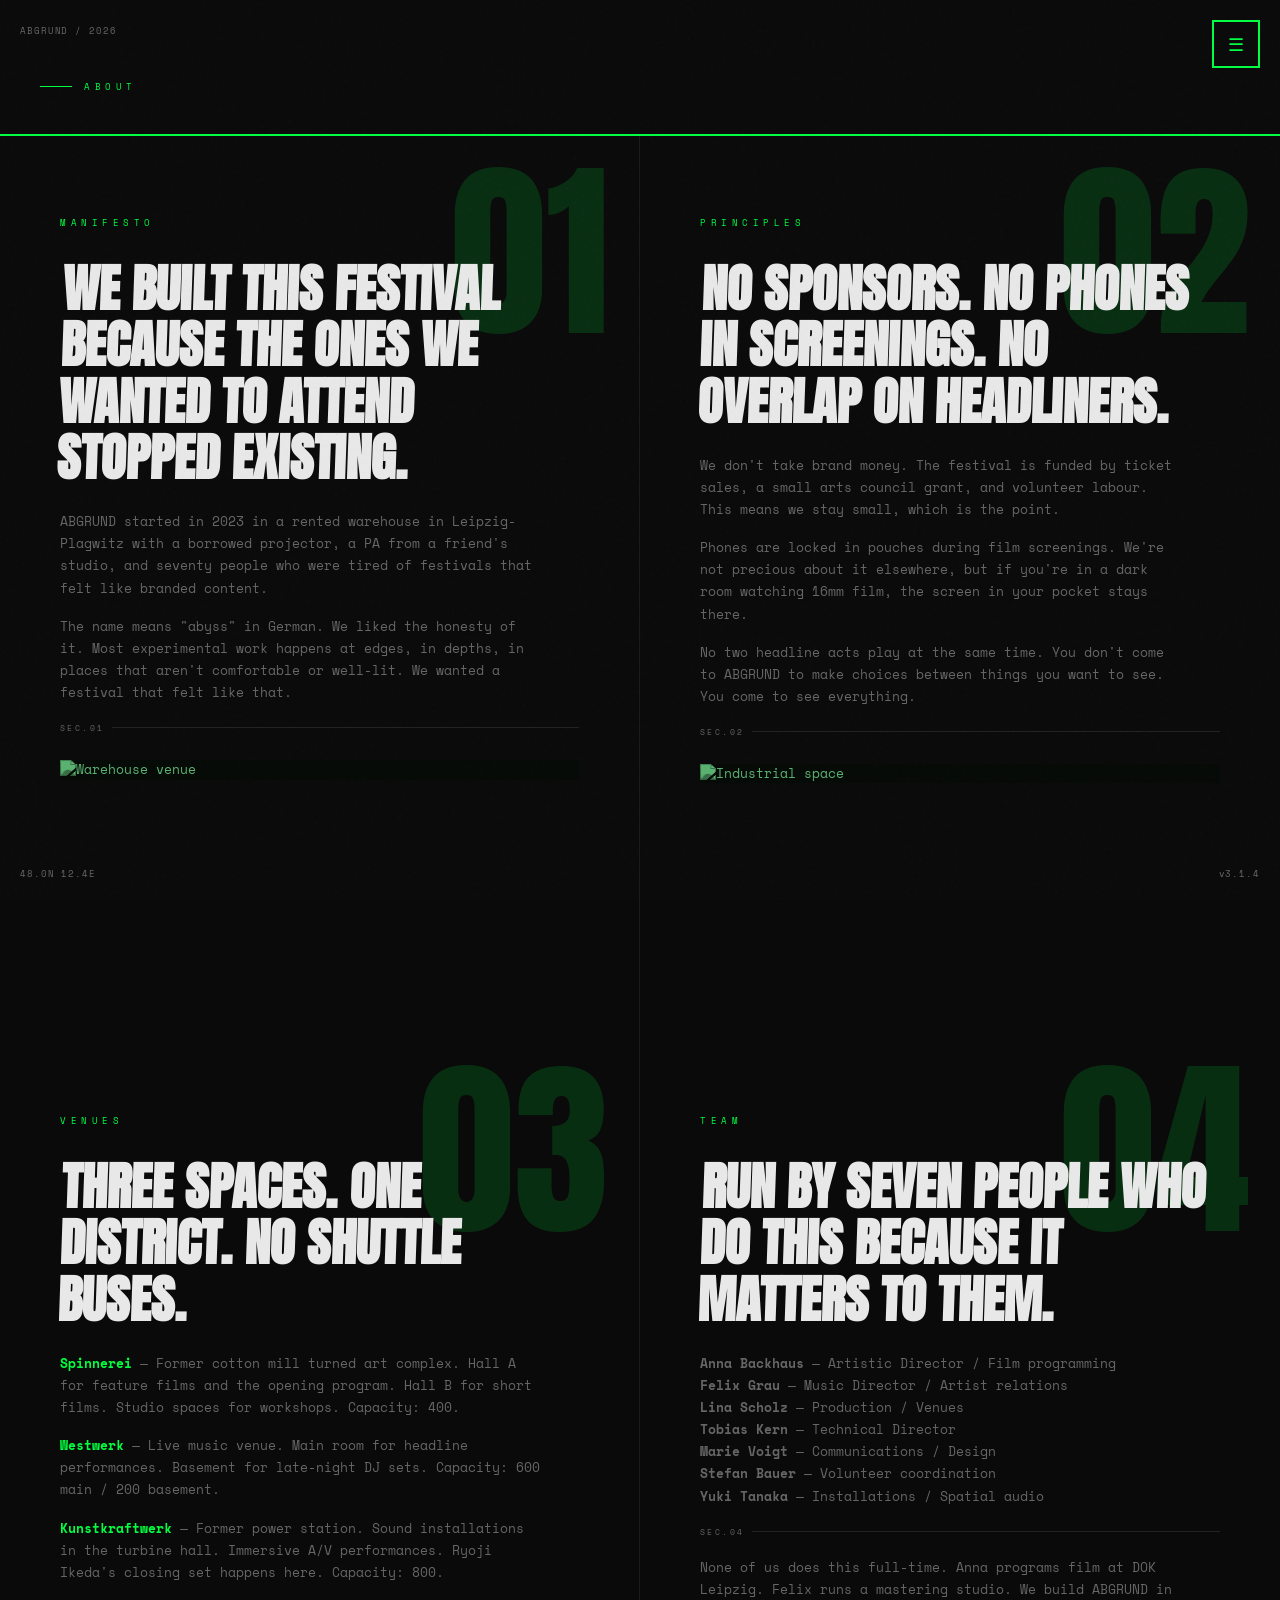
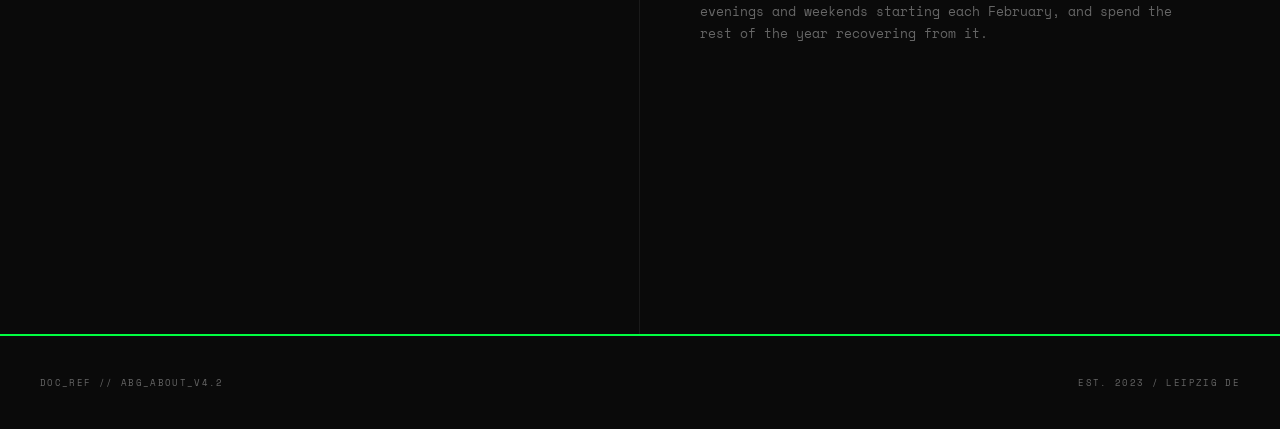
==== about.html @ d7c2a252 "ABGRUND v1: Acid-grunge experimental film & sound festival site - 6-page site: Home, Program, Artist" ====
<!DOCTYPE html>
<html lang="en">
<head>
  <meta charset="UTF-8">
  <meta name="viewport" content="width=device-width, initial-scale=1.0">
  <title>About — ABGRUND</title>
  <link rel="preconnect" href="https://fonts.googleapis.com">
  <link rel="preconnect" href="https://fonts.gstatic.com" crossorigin>
  <link href="https://fonts.googleapis.com/css2?family=Anton&family=Space+Grotesk:wght@400;700&family=Space+Mono:wght@400;700&display=swap" rel="stylesheet">
  <link rel="stylesheet" href="style.css">
</head>

<body>

  <div class="scroll-progress"></div>
  <span class="corner-meta corner-meta--tl">ABGRUND / 2026</span>
  <span class="corner-meta corner-meta--bl">48.0N 12.4E</span>
  <span class="corner-meta corner-meta--br">v3.1.4</span>
  <button class="nav-trigger" aria-label="Menu">&#9776;</button>
  <div class="nav-overlay">
    <div class="nav-overlay__inner">
      <a href="index.html" class="nav-overlay__link">Home</a>
      <a href="program.html" class="nav-overlay__link">Program</a>
      <a href="artists.html" class="nav-overlay__link">Artists</a>
      <a href="about.html" class="nav-overlay__link">About</a>
      <a href="tickets.html" class="nav-overlay__link">Tickets</a>
      <a href="contact.html" class="nav-overlay__link">Contact</a>
    </div>
  </div>


  <section style="padding: 80px 40px 40px;">
    <div class="section-tag">ABOUT</div>
  </section>

  <section class="zine-spread">
    <div class="zine-page">
      <span class="zine-page__number">01</span>
      <span class="zine-page__tag">MANIFESTO</span>
      <h2 class="zine-page__title">We built this festival because the ones we wanted to attend stopped existing.</h2>
      <div class="zine-page__body">
        <p>ABGRUND started in 2023 in a rented warehouse in Leipzig-Plagwitz with a borrowed projector, a PA from a friend's studio, and seventy people who were tired of festivals that felt like branded content.</p>
        <p>The name means "abyss" in German. We liked the honesty of it. Most experimental work happens at edges, in depths, in places that aren't comfortable or well-lit. We wanted a festival that felt like that.</p>
      </div>
      <div class="zine-ruled" data-label="SEC.01"></div>
      <div class="zine-page__img">
        <img src="https://images.unsplash.com/photo-1565538420870-da08ff96a207?w=1200&q=80" alt="Warehouse venue">
      </div>
    </div>
    <div class="zine-page">
      <span class="zine-page__number">02</span>
      <span class="zine-page__tag">PRINCIPLES</span>
      <h2 class="zine-page__title">No sponsors. No phones in screenings. No overlap on headliners.</h2>
      <div class="zine-page__body">
        <p>We don't take brand money. The festival is funded by ticket sales, a small arts council grant, and volunteer labour. This means we stay small, which is the point.</p>
        <p>Phones are locked in pouches during film screenings. We're not precious about it elsewhere, but if you're in a dark room watching 16mm film, the screen in your pocket stays there.</p>
        <p>No two headline acts play at the same time. You don't come to ABGRUND to make choices between things you want to see. You come to see everything.</p>
      </div>
      <div class="zine-ruled" data-label="SEC.02"></div>
      <div class="zine-page__img">
        <img src="https://images.unsplash.com/photo-1504386106331-3e4e71712b38?w=800&q=80" alt="Industrial space">
      </div>
    </div>
  </section>

  <section class="zine-spread" style="border-top: none;">
    <div class="zine-page">
      <span class="zine-page__number">03</span>
      <span class="zine-page__tag">VENUES</span>
      <h2 class="zine-page__title">Three spaces. One district. No shuttle buses.</h2>
      <div class="zine-page__body">
        <p><strong style="color: var(--acid);">Spinnerei</strong> — Former cotton mill turned art complex. Hall A for feature films and the opening program. Hall B for short films. Studio spaces for workshops. Capacity: 400.</p>
        <p><strong style="color: var(--acid);">Westwerk</strong> — Live music venue. Main room for headline performances. Basement for late-night DJ sets. Capacity: 600 main / 200 basement.</p>
        <p><strong style="color: var(--acid);">Kunstkraftwerk</strong> — Former power station. Sound installations in the turbine hall. Immersive A/V performances. Ryoji Ikeda's closing set happens here. Capacity: 800.</p>
      </div>
    </div>
    <div class="zine-page">
      <span class="zine-page__number">04</span>
      <span class="zine-page__tag">TEAM</span>
      <h2 class="zine-page__title">Run by seven people who do this because it matters to them.</h2>
      <div class="zine-page__body">
        <p><strong>Anna Backhaus</strong> — Artistic Director / Film programming<br>
        <strong>Felix Grau</strong> — Music Director / Artist relations<br>
        <strong>Lina Scholz</strong> — Production / Venues<br>
        <strong>Tobias Kern</strong> — Technical Director<br>
        <strong>Marie Voigt</strong> — Communications / Design<br>
        <strong>Stefan Bauer</strong> — Volunteer coordination<br>
        <strong>Yuki Tanaka</strong> — Installations / Spatial audio</p>
      </div>
      <div class="zine-ruled" data-label="SEC.04"></div>
      <div class="zine-page__body">
        <p>None of us does this full-time. Anna programs film at DOK Leipzig. Felix runs a mastering studio. We build ABGRUND in evenings and weekends starting each February, and spend the rest of the year recovering from it.</p>
      </div>
    </div>
  </section>

  <section style="padding: 40px; border-top: 2px solid var(--acid); display: flex; justify-content: space-between; flex-wrap: wrap; gap: 16px;">
    <span class="debris">DOC_REF // ABG_ABOUT_v4.2</span>
    <span class="debris">EST. 2023 / LEIPZIG DE</span>
  </section>


  <script src="https://cdnjs.cloudflare.com/ajax/libs/gsap/3.12.5/gsap.min.js"></script>
  <script src="https://cdnjs.cloudflare.com/ajax/libs/gsap/3.12.5/ScrollTrigger.min.js"></script>
  <script src="app.js"></script>

</body>
</html>
---- style.css ----
/* ========== ABGRUND — Acid-Grunge Festival ========== */

/* --- RESET & ROOT --- */
:root {
  --bg: #0a0a0a;
  --bg-alt: #111;
  --text: #e8e8e8;
  --text-dim: #666;
  --acid: #00FF41;
  --acid-dim: rgba(0, 255, 65, 0.15);
  --acid-glow: rgba(0, 255, 65, 0.3);
  --mono: 'Space Mono', 'JetBrains Mono', monospace;
  --display: 'Anton', 'Impact', sans-serif;
  --grotesk: 'Space Grotesk', 'Arial Black', sans-serif;
}

*, *::before, *::after { margin: 0; padding: 0; box-sizing: border-box; }

html { scroll-behavior: auto; }

body {
  background: var(--bg);
  color: var(--text);
  font-family: var(--mono);
  font-size: 13px;
  line-height: 1.5;
  overflow-x: hidden;
  -webkit-font-smoothing: antialiased;
}

::selection { background: var(--acid); color: var(--bg); }
::-webkit-scrollbar { width: 4px; }
::-webkit-scrollbar-track { background: var(--bg); }
::-webkit-scrollbar-thumb { background: var(--acid); }

a { color: inherit; text-decoration: none; }
img { display: block; max-width: 100%; }

/* --- NOISE TEXTURE OVERLAY --- */
body::after {
  content: '';
  position: fixed; inset: 0; z-index: 9998;
  pointer-events: none;
  background-image: url("data:image/svg+xml,%3Csvg viewBox='0 0 256 256' xmlns='http://www.w3.org/2000/svg'%3E%3Cfilter id='n'%3E%3CfeTurbulence type='fractalNoise' baseFrequency='0.9' numOctaves='4' stitchTiles='stitch'/%3E%3C/filter%3E%3Crect width='100%25' height='100%25' filter='url(%23n)' opacity='0.04'/%3E%3C/svg%3E");
  background-repeat: repeat;
  opacity: 0.5;
}

/* --- NAV TRIGGER (floating corner glyph) --- */
.nav-trigger {
  position: fixed;
  top: 20px; right: 20px;
  z-index: 200;
  width: 48px; height: 48px;
  background: none;
  border: 2px solid var(--acid);
  color: var(--acid);
  font-family: var(--mono);
  font-size: 18px;
  display: flex; align-items: center; justify-content: center;
  cursor: pointer;
  transition: background 0.15s, color 0.15s;
  letter-spacing: 0;
}

.nav-trigger:hover {
  background: var(--acid);
  color: var(--bg);
}

.nav-trigger.open {
  background: var(--acid);
  color: var(--bg);
}

/* --- CORNER DEBRIS (persistent) --- */
.corner-meta {
  position: fixed;
  font-family: var(--mono);
  font-size: 9px;
  color: var(--text-dim);
  z-index: 150;
  letter-spacing: 0.1em;
  pointer-events: none;
}

.corner-meta--tl { top: 24px; left: 20px; }
.corner-meta--bl { bottom: 20px; left: 20px; }
.corner-meta--br { bottom: 20px; right: 20px; }

/* --- FULLSCREEN NAV OVERLAY --- */
.nav-overlay {
  position: fixed; inset: 0; z-index: 190;
  background: rgba(10, 10, 10, 0.96);
  display: flex;
  align-items: center;
  justify-content: center;
  opacity: 0;
  pointer-events: none;
  transition: opacity 0.3s;
}

.nav-overlay.open {
  opacity: 1;
  pointer-events: all;
}

.nav-overlay__inner {
  position: relative;
  width: 80vw; height: 60vh;
}

.nav-overlay__link {
  position: absolute;
  font-family: var(--display);
  text-transform: uppercase;
  color: var(--text);
  transition: color 0.2s, transform 0.2s;
  white-space: nowrap;
}

.nav-overlay__link:hover, .nav-overlay__link.active {
  color: var(--acid);
}

.nav-overlay__link:nth-child(1) { font-size: clamp(48px, 8vw, 100px); top: 0; left: 0; transform: skewX(-4deg); }
.nav-overlay__link:nth-child(2) { font-size: clamp(36px, 6vw, 72px); top: 20%; right: 5%; transform: skewX(3deg); }
.nav-overlay__link:nth-child(3) { font-size: clamp(42px, 7vw, 84px); top: 40%; left: 10%; transform: skewX(-2deg) rotate(-1deg); }
.nav-overlay__link:nth-child(4) { font-size: clamp(32px, 5vw, 64px); top: 60%; right: 0; transform: skewX(5deg); }
.nav-overlay__link:nth-child(5) { font-size: clamp(44px, 7vw, 88px); top: 78%; left: 5%; transform: skewX(-3deg); }
.nav-overlay__link:nth-child(6) { font-size: clamp(28px, 4vw, 56px); top: 92%; right: 10%; transform: skewX(2deg); }

/* Debris in overlay */
.nav-overlay__debris {
  position: absolute;
  font-family: var(--mono);
  font-size: 9px;
  color: var(--acid-dim);
  letter-spacing: 0.15em;
  pointer-events: none;
}

/* --- SCROLL PROGRESS BAR --- */
.scroll-progress {
  position: fixed;
  top: 0; left: 0;
  height: 3px;
  background: var(--acid);
  z-index: 300;
  width: 0;
  transition: none;
}

/* --- POSTER PANELS (sticky stacking) --- */
.poster {
  position: relative;
  min-height: 100vh;
  width: 100%;
  overflow: hidden;
  padding: 0;
}

.poster--sticky {
  position: sticky;
  top: 0;
}

.poster__noise {
  position: absolute; inset: 0;
  pointer-events: none;
  z-index: 1;
}

/* --- LANDING POSTER --- */
.landing {
  height: 100vh;
  display: flex;
  flex-direction: column;
  justify-content: center;
  align-items: center;
  position: relative;
}

.landing__title {
  font-family: var(--display);
  font-size: clamp(80px, 20vw, 300px);
  text-transform: uppercase;
  line-height: 0.85;
  text-align: center;
  color: var(--text);
  transform: scaleY(1.3) skewX(-3deg);
  position: relative;
  z-index: 5;
}

.landing__title span {
  display: block;
}

.landing__title .acid { color: var(--acid); }

.landing__ghost {
  position: absolute;
  font-family: var(--display);
  font-size: clamp(100px, 25vw, 400px);
  text-transform: uppercase;
  color: transparent;
  -webkit-text-stroke: 1px var(--acid-dim);
  line-height: 0.85;
  transform: scaleY(1.5) skewX(4deg);
  z-index: 2;
  pointer-events: none;
  opacity: 0.4;
}

.landing__meta {
  position: absolute;
  font-family: var(--mono);
  font-size: 10px;
  letter-spacing: 0.2em;
  text-transform: uppercase;
  color: var(--text-dim);
  z-index: 10;
}

.landing__meta--dates { bottom: 25%; left: 6%; }
.landing__meta--location { bottom: 25%; right: 6%; color: var(--acid); }
.landing__meta--edition { top: 12%; right: 8%; }
.landing__meta--barcode { bottom: 8%; left: 50%; transform: translateX(-50%); font-size: 8px; letter-spacing: 0.3em; }

.landing__crop {
  position: absolute;
  width: 24px; height: 24px;
  z-index: 10;
}

.landing__crop--tl { top: 40px; left: 40px; border-top: 1px solid var(--acid); border-left: 1px solid var(--acid); }
.landing__crop--tr { top: 40px; right: 40px; border-top: 1px solid var(--acid); border-right: 1px solid var(--acid); }
.landing__crop--bl { bottom: 40px; left: 40px; border-bottom: 1px solid var(--acid); border-left: 1px solid var(--acid); }
.landing__crop--br { bottom: 40px; right: 40px; border-bottom: 1px solid var(--acid); border-right: 1px solid var(--acid); }

.landing__halftone-img {
  position: absolute;
  z-index: 3;
  overflow: hidden;
}

.landing__halftone-img img {
  width: 100%; height: 100%;
  object-fit: cover;
  filter: grayscale(1) contrast(1.6) brightness(0.7);
  mix-blend-mode: screen;
}

.landing__halftone-img::after {
  content: '';
  position: absolute; inset: 0;
  background: var(--acid);
  mix-blend-mode: multiply;
  opacity: 0.7;
}

.landing__halftone-img--1 { width: 28vw; height: 35vh; top: 10%; right: 8%; transform: rotate(2deg); }
.landing__halftone-img--2 { width: 22vw; height: 28vh; bottom: 12%; left: 5%; transform: rotate(-3deg); }

/* Dotted frame */
.dotted-frame {
  position: absolute;
  border: 1px dotted var(--acid-dim);
  z-index: 4;
  pointer-events: none;
}

.dotted-frame--1 { top: 8%; left: 3%; width: 35vw; height: 40vh; }
.dotted-frame--2 { bottom: 5%; right: 3%; width: 25vw; height: 30vh; }

/* --- DEBRIS ELEMENTS --- */
.debris {
  font-family: var(--mono);
  font-size: 9px;
  color: var(--text-dim);
  letter-spacing: 0.15em;
  text-transform: uppercase;
  pointer-events: none;
}

.debris--acid { color: var(--acid-dim); }
.debris--bright { color: var(--acid); }
.debris--rotated { writing-mode: vertical-rl; }

/* --- HEADLINERS STRIP --- */
.headliners {
  padding: 60px 40px;
  background: var(--bg-alt);
  border-top: 1px solid var(--acid);
  border-bottom: 1px solid #1a1a1a;
  position: relative;
  z-index: 10;
}

.headliners__label {
  font-family: var(--mono);
  font-size: 9px;
  letter-spacing: 0.4em;
  color: var(--acid);
  margin-bottom: 24px;
  display: block;
}

.headliners__list {
  display: flex;
  flex-wrap: wrap;
  gap: 0;
}

.headliners__name {
  font-family: var(--display);
  font-size: clamp(32px, 5vw, 72px);
  text-transform: uppercase;
  line-height: 1;
  padding: 8px 0;
  color: var(--text);
  transition: color 0.15s;
}

.headliners__name:hover { color: var(--acid); }

.headliners__sep {
  font-family: var(--mono);
  font-size: clamp(24px, 4vw, 48px);
  color: var(--acid);
  padding: 0 16px;
  line-height: 1;
  display: flex;
  align-items: center;
}

/* --- SECTION LABEL --- */
.section-tag {
  font-family: var(--mono);
  font-size: 9px;
  letter-spacing: 0.5em;
  color: var(--acid);
  text-transform: uppercase;
  display: flex;
  align-items: center;
  gap: 12px;
}

.section-tag::before {
  content: '';
  width: 32px; height: 1px;
  background: var(--acid);
}

/* --- PROGRAM PAGE: Timeline Strips --- */
.program-day {
  border-top: 2px solid var(--acid);
  padding: 48px 40px 60px;
  position: relative;
}

.program-day__header {
  display: flex;
  justify-content: space-between;
  align-items: baseline;
  margin-bottom: 40px;
}

.program-day__title {
  font-family: var(--display);
  font-size: clamp(36px, 6vw, 80px);
  text-transform: uppercase;
  transform: skewX(-3deg);
}

.program-day__date {
  font-family: var(--mono);
  font-size: 11px;
  letter-spacing: 0.2em;
  color: var(--acid);
}

.program-strip {
  display: grid;
  grid-template-columns: 100px 1fr;
  gap: 0;
  border-bottom: 1px solid #1a1a1a;
  padding: 16px 0;
  transition: border-color 0.2s;
}

.program-strip:hover {
  border-color: var(--acid);
}

.program-strip__time {
  font-family: var(--mono);
  font-size: 12px;
  color: var(--acid);
  font-weight: 700;
}

.program-strip__info { }

.program-strip__name {
  font-family: var(--grotesk);
  font-size: 18px;
  font-weight: 700;
  text-transform: uppercase;
  margin-bottom: 2px;
}

.program-strip__detail {
  font-size: 11px;
  color: var(--text-dim);
}

.program-strip__tag {
  display: inline-block;
  font-size: 8px;
  letter-spacing: 0.2em;
  text-transform: uppercase;
  padding: 2px 8px;
  border: 1px solid var(--acid-dim);
  color: var(--acid);
  margin-top: 6px;
}

/* --- ARTIST CARDS (collage) --- */
.artists-collage {
  position: relative;
  min-height: 100vh;
  padding: 80px 40px;
}

.artist-card {
  position: relative;
  display: inline-block;
  margin: 12px;
  vertical-align: top;
}

.artist-card__img {
  position: relative;
  overflow: hidden;
}

.artist-card__img img {
  width: 100%; height: 100%;
  object-fit: cover;
  filter: grayscale(1) contrast(1.5) brightness(0.7);
}

.artist-card__img::after {
  content: '';
  position: absolute; inset: 0;
  background: var(--acid);
  mix-blend-mode: multiply;
  opacity: 0.6;
}

.artist-card--lg .artist-card__img { width: 340px; height: 440px; }
.artist-card--md .artist-card__img { width: 260px; height: 340px; }
.artist-card--sm .artist-card__img { width: 200px; height: 260px; }

.artist-card__info {
  padding: 12px 0 0;
}

.artist-card__name {
  font-family: var(--display);
  font-size: 20px;
  text-transform: uppercase;
}

.artist-card__role {
  font-size: 9px;
  letter-spacing: 0.2em;
  color: var(--acid);
  text-transform: uppercase;
}

.artist-card__bio {
  font-size: 11px;
  color: var(--text-dim);
  margin-top: 6px;
  max-width: 280px;
  line-height: 1.5;
}

/* Scattered layout on desktop */
@media (min-width: 900px) {
  .artists-collage { padding: 100px 60px; }
  .artist-card { position: absolute; }
  .artist-card:nth-child(1) { top: 80px; left: 5%; transform: rotate(-2deg); }
  .artist-card:nth-child(2) { top: 40px; left: 40%; transform: rotate(1.5deg); }
  .artist-card:nth-child(3) { top: 350px; left: 65%; transform: rotate(-1deg); }
  .artist-card:nth-child(4) { top: 500px; left: 8%; transform: rotate(2.5deg); }
  .artist-card:nth-child(5) { top: 250px; right: 3%; transform: rotate(-3deg); }
  .artist-card:nth-child(6) { top: 700px; left: 35%; transform: rotate(1deg); }
  .artist-card:nth-child(7) { top: 800px; right: 8%; transform: rotate(-1.5deg); }
  .artist-card:nth-child(8) { top: 950px; left: 12%; transform: rotate(0.5deg); }
}

/* --- ABOUT: ZINE SPREAD --- */
.zine-spread {
  display: grid;
  grid-template-columns: 1fr 1fr;
  min-height: 100vh;
  border-top: 2px solid var(--acid);
}

.zine-page {
  padding: 80px 60px;
  position: relative;
  border-right: 1px solid #1a1a1a;
}

.zine-page:last-child { border-right: none; }

.zine-page__number {
  font-family: var(--display);
  font-size: clamp(120px, 15vw, 240px);
  color: var(--acid-dim);
  position: absolute;
  top: 20px; right: 30px;
  line-height: 1;
  pointer-events: none;
}

.zine-page__tag {
  font-size: 9px;
  letter-spacing: 0.5em;
  color: var(--acid);
  text-transform: uppercase;
  margin-bottom: 32px;
  display: block;
}

.zine-page__title {
  font-family: var(--display);
  font-size: clamp(28px, 4vw, 52px);
  text-transform: uppercase;
  transform: skewX(-2deg);
  margin-bottom: 24px;
  line-height: 1.1;
}

.zine-page__body {
  font-size: 13px;
  color: var(--text-dim);
  line-height: 1.7;
  max-width: 480px;
}

.zine-page__body p + p { margin-top: 16px; }

.zine-page__img {
  position: relative;
  margin: 32px 0;
  overflow: hidden;
}

.zine-page__img img {
  width: 100%;
  filter: grayscale(1) contrast(1.5) brightness(0.7);
}

.zine-page__img::after {
  content: '';
  position: absolute; inset: 0;
  background: var(--acid);
  mix-blend-mode: multiply;
  opacity: 0.5;
}

/* Ruled lines as decoration */
.zine-ruled {
  border-top: 1px solid #222;
  margin: 24px 0;
  position: relative;
}

.zine-ruled::after {
  content: attr(data-label);
  position: absolute;
  top: -6px; left: 0;
  font-size: 8px;
  letter-spacing: 0.3em;
  color: var(--text-dim);
  background: var(--bg);
  padding-right: 8px;
}

/* --- TICKETS --- */
.tickets-section {
  padding: 80px 40px;
  border-top: 2px solid var(--acid);
}

.tickets-grid {
  display: grid;
  grid-template-columns: repeat(3, 1fr);
  gap: 2px;
  margin-top: 48px;
}

.ticket-card {
  background: var(--bg-alt);
  border: 1px solid #1a1a1a;
  padding: 48px 32px;
  position: relative;
  transition: border-color 0.2s;
}

.ticket-card:hover { border-color: var(--acid); }

.ticket-card--featured {
  border-color: var(--acid);
  background: rgba(0, 255, 65, 0.03);
}

.ticket-card__tier {
  font-family: var(--mono);
  font-size: 9px;
  letter-spacing: 0.4em;
  color: var(--acid);
  text-transform: uppercase;
  margin-bottom: 16px;
}

.ticket-card__price {
  font-family: var(--display);
  font-size: clamp(48px, 6vw, 80px);
  text-transform: uppercase;
  line-height: 1;
  margin-bottom: 8px;
}

.ticket-card__currency {
  font-family: var(--mono);
  font-size: 14px;
  color: var(--text-dim);
}

.ticket-card__includes {
  list-style: none;
  margin-top: 24px;
}

.ticket-card__includes li {
  font-size: 11px;
  color: var(--text-dim);
  padding: 6px 0;
  border-bottom: 1px solid #1a1a1a;
}

.ticket-card__includes li::before {
  content: '→ ';
  color: var(--acid);
}

.ticket-card__btn {
  display: block;
  margin-top: 32px;
  padding: 14px;
  border: 1px solid var(--acid);
  background: none;
  color: var(--acid);
  font-family: var(--mono);
  font-size: 10px;
  letter-spacing: 0.3em;
  text-transform: uppercase;
  text-align: center;
  transition: all 0.15s;
  cursor: pointer;
  width: 100%;
}

.ticket-card__btn:hover {
  background: var(--acid);
  color: var(--bg);
}

.ticket-card__featured .ticket-card__btn {
  background: var(--acid);
  color: var(--bg);
}

/* --- CONTACT: Scattered credits --- */
.contact-panel {
  min-height: 100vh;
  position: relative;
  padding: 80px 40px;
  border-top: 2px solid var(--acid);
  display: flex;
  flex-direction: column;
  justify-content: center;
}

.contact-panel__title {
  font-family: var(--display);
  font-size: clamp(60px, 12vw, 180px);
  text-transform: uppercase;
  transform: scaleY(1.2) skewX(-4deg);
  line-height: 0.9;
  margin-bottom: 60px;
}

.contact-grid {
  display: grid;
  grid-template-columns: repeat(3, 1fr);
  gap: 48px;
}

.contact-block__label {
  font-size: 9px;
  letter-spacing: 0.4em;
  color: var(--acid);
  text-transform: uppercase;
  margin-bottom: 12px;
}

.contact-block p, .contact-block a {
  font-size: 13px;
  color: var(--text-dim);
  line-height: 1.7;
  transition: color 0.2s;
}

.contact-block a:hover { color: var(--acid); }

.contact-form { margin-top: 60px; max-width: 600px; }

.contact-form label {
  font-size: 8px;
  letter-spacing: 0.4em;
  text-transform: uppercase;
  color: var(--text-dim);
  display: block;
  margin-bottom: 6px;
}

.contact-form input,
.contact-form textarea {
  width: 100%;
  background: transparent;
  border: none;
  border-bottom: 1px solid #2a2a2a;
  color: var(--text);
  font-family: var(--mono);
  font-size: 13px;
  padding: 10px 0;
  margin-bottom: 28px;
  outline: none;
  transition: border-color 0.2s;
  -webkit-appearance: none;
  border-radius: 0;
}

.contact-form input:focus,
.contact-form textarea:focus { border-color: var(--acid); }

.contact-form textarea { resize: vertical; min-height: 80px; }

.contact-form button {
  padding: 14px 40px;
  border: 1px solid var(--acid);
  background: none;
  color: var(--acid);
  font-family: var(--mono);
  font-size: 10px;
  letter-spacing: 0.3em;
  text-transform: uppercase;
  cursor: pointer;
  transition: all 0.15s;
}

.contact-form button:hover {
  background: var(--acid);
  color: var(--bg);
}

/* --- RESPONSIVE --- */
@media (max-width: 900px) {
  .landing__halftone-img--1 { width: 40vw; height: 25vh; top: 8%; right: 4%; }
  .landing__halftone-img--2 { width: 35vw; height: 22vh; bottom: 15%; left: 3%; }
  .landing__title { transform: scaleY(1.15) skewX(-2deg); }
  .dotted-frame { display: none; }
  .headliners { padding: 40px 20px; }
  .headliners__name { font-size: clamp(24px, 5vw, 48px); }
  .zine-spread { grid-template-columns: 1fr; }
  .zine-page { padding: 60px 24px; border-right: none; border-bottom: 1px solid #1a1a1a; }
  .tickets-grid { grid-template-columns: 1fr; }
  .contact-grid { grid-template-columns: 1fr; gap: 32px; }
  .artists-collage { padding: 60px 16px; }
  .artist-card { margin: 8px; }
  .artist-card--lg .artist-card__img { width: 100%; height: 300px; }
  .artist-card--md .artist-card__img { width: 100%; height: 260px; }
  .artist-card--sm .artist-card__img { width: 100%; height: 220px; }
  .program-day { padding: 32px 20px 48px; }
  .tickets-section { padding: 60px 20px; }
  .contact-panel { padding: 60px 20px; }
}

@media (max-width: 600px) {
  .landing__title { font-size: clamp(60px, 18vw, 160px); transform: scaleY(1.1); }
  .landing__ghost { display: none; }
  .landing__halftone-img { display: none; }
  .landing__crop { display: none; }
  .nav-overlay__link { position: static !important; transform: none !important; font-size: 36px !important; display: block; padding: 12px 0; }
  .nav-overlay__inner { width: 90vw; height: auto; display: flex; flex-direction: column; gap: 0; }
  .contact-panel__title { transform: scaleY(1.1) skewX(-2deg); }
}

/* --- REDUCED MOTION --- */
@media (prefers-reduced-motion: reduce) {
  *, *::before, *::after {
    animation-duration: 0.01ms !important;
    transition-duration: 0.01ms !important;
  }
}
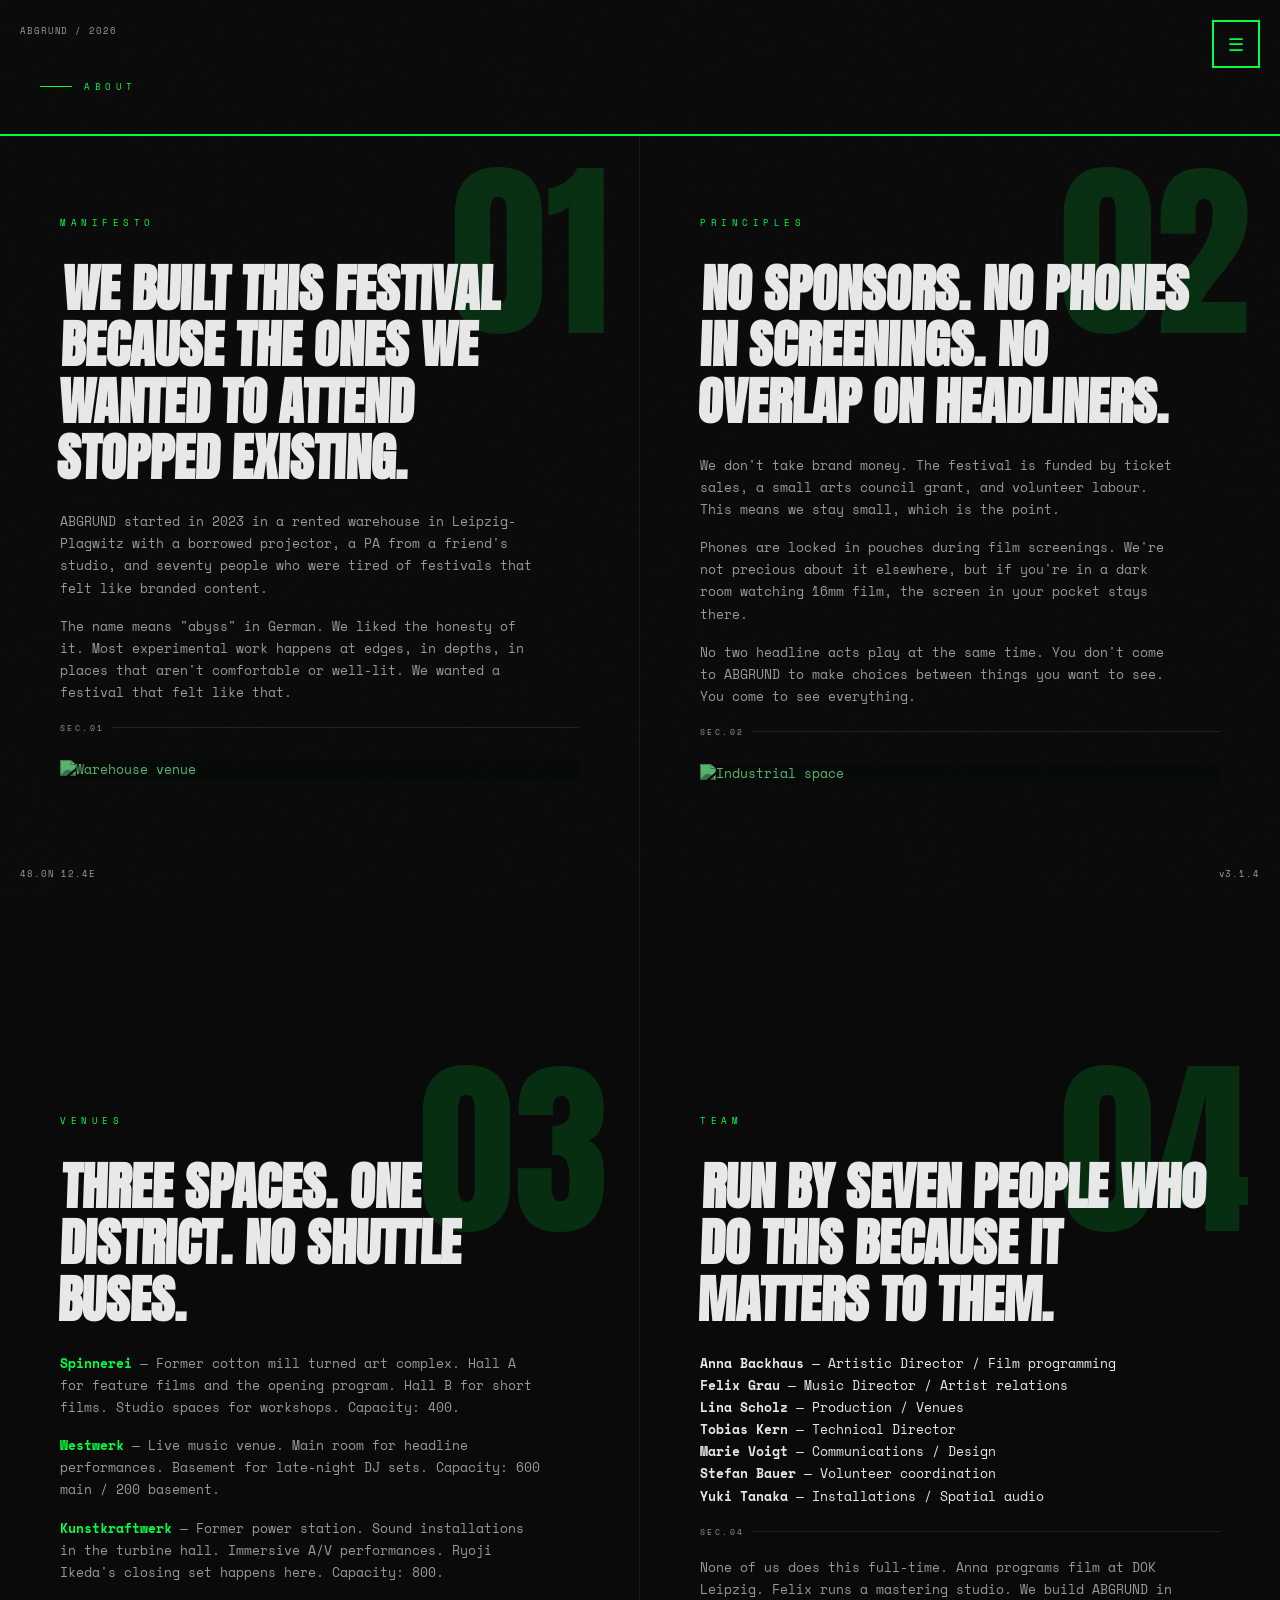
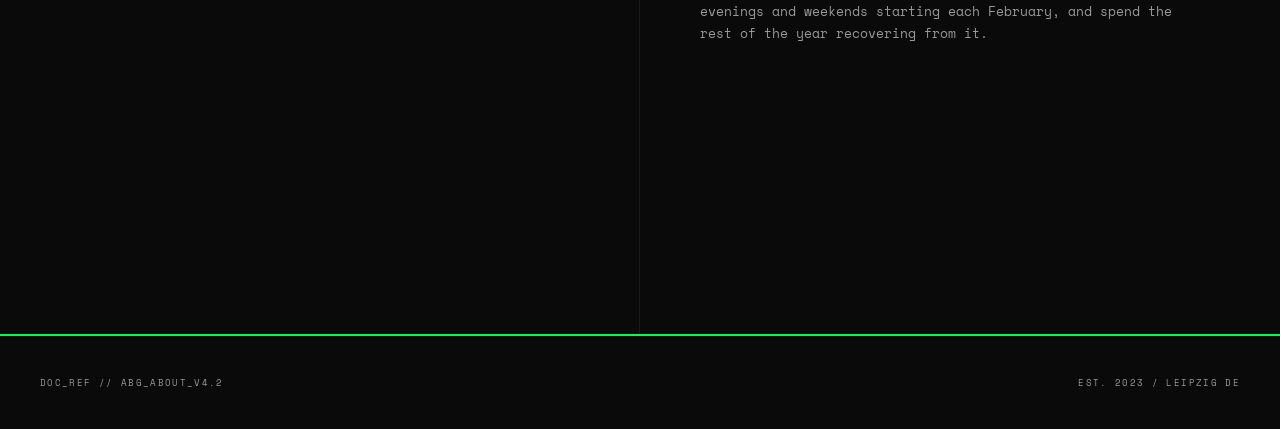
==== commit 714263a6: "UX fixes: body text contrast to #999 (WCAG AA), bigger tap targets, team names brighter" ====
--- a/about.html
+++ b/about.html
@@ -79,7 +79,7 @@
       <span class="zine-page__tag">TEAM</span>
       <h2 class="zine-page__title">Run by seven people who do this because it matters to them.</h2>
       <div class="zine-page__body">
-        <p><strong>Anna Backhaus</strong> — Artistic Director / Film programming<br>
+        <p style="color: var(--text);"><strong>Anna Backhaus</strong> — Artistic Director / Film programming<br>
         <strong>Felix Grau</strong> — Music Director / Artist relations<br>
         <strong>Lina Scholz</strong> — Production / Venues<br>
         <strong>Tobias Kern</strong> — Technical Director<br>
--- a/style.css
+++ b/style.css
@@ -5,7 +5,7 @@
   --bg: #0a0a0a;
   --bg-alt: #111;
   --text: #e8e8e8;
-  --text-dim: #666;
+  --text-dim: #999;
   --acid: #00FF41;
   --acid-dim: rgba(0, 255, 65, 0.15);
   --acid-glow: rgba(0, 255, 65, 0.3);
@@ -482,7 +482,7 @@
 }
 
 .artist-card__bio {
-  font-size: 11px;
+  font-size: 13px;
   color: var(--text-dim);
   margin-top: 6px;
   max-width: 280px;
@@ -751,7 +751,8 @@
   color: var(--text);
   font-family: var(--mono);
   font-size: 13px;
-  padding: 10px 0;
+  padding: 12px 0;
+  min-height: 44px;
   margin-bottom: 28px;
   outline: none;
   transition: border-color 0.2s;
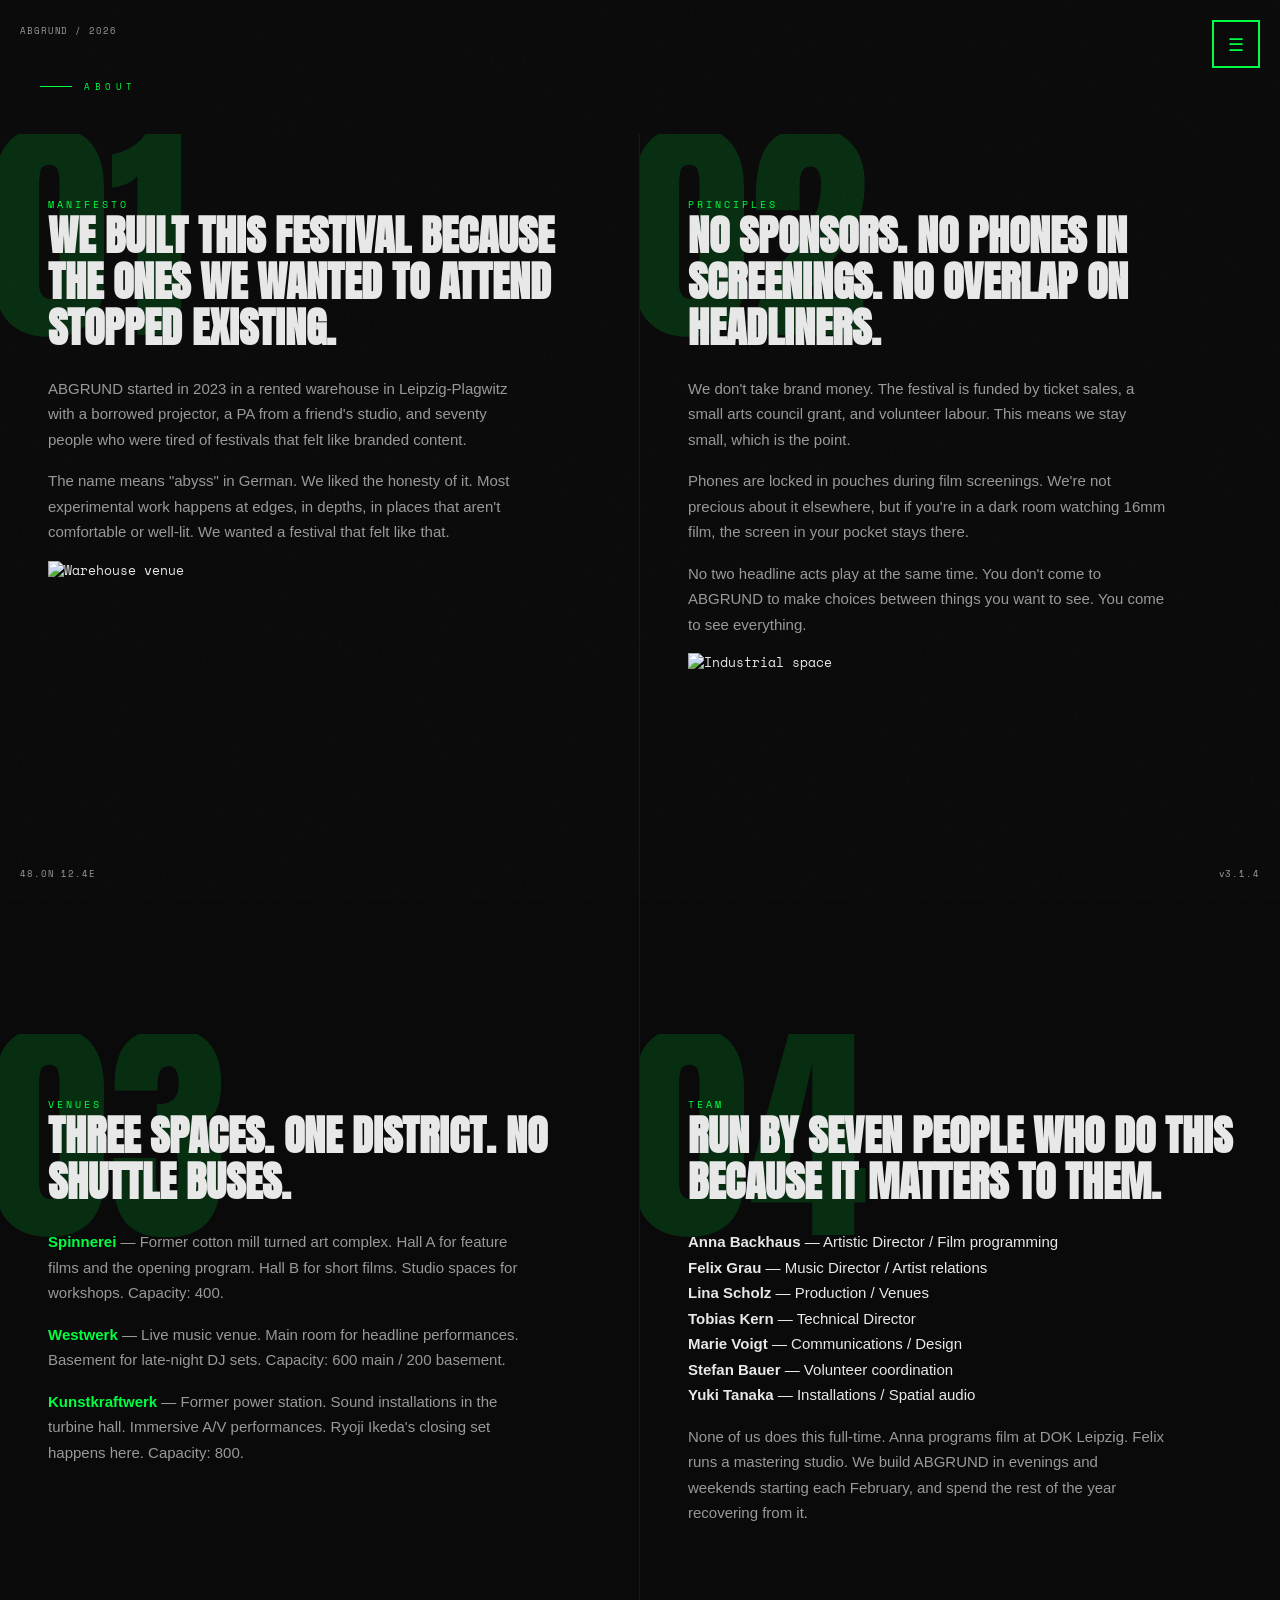
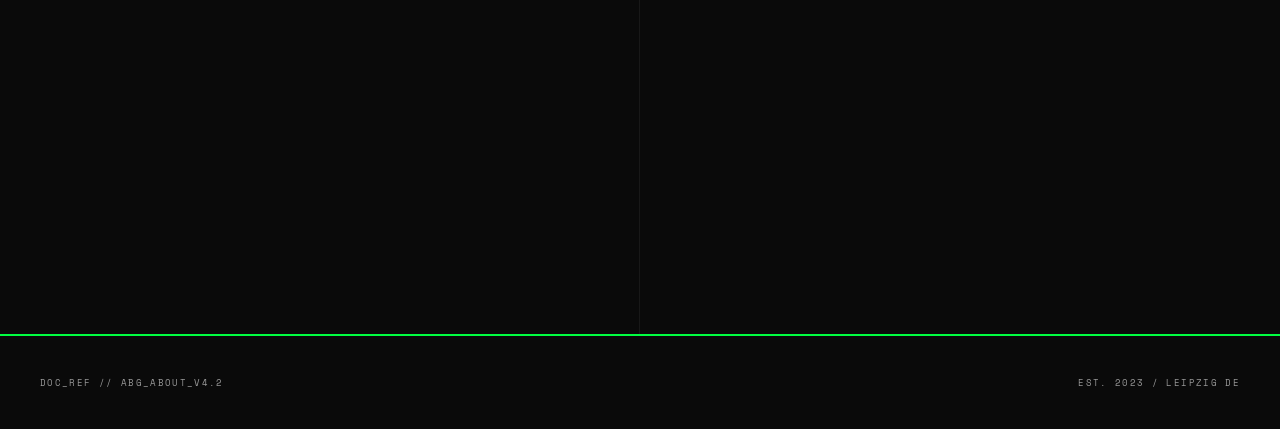
==== commit 3e74aeed: "Fix corrupted CSS: restore ticket/about/contact styles, fix about page images" ====
--- a/about.html
+++ b/about.html
@@ -44,7 +44,7 @@
       </div>
       <div class="zine-ruled" data-label="SEC.01"></div>
       <div class="zine-page__img">
-        <img src="https://images.unsplash.com/photo-1565538420870-da08ff96a207?w=1200&q=80" alt="Warehouse venue">
+        <img src="https://images.unsplash.com/photo-1504384308090-c894fdcc538d?w=1200&q=80" alt="Warehouse venue">
       </div>
     </div>
     <div class="zine-page">
@@ -58,7 +58,7 @@
       </div>
       <div class="zine-ruled" data-label="SEC.02"></div>
       <div class="zine-page__img">
-        <img src="https://images.unsplash.com/photo-1504386106331-3e4e71712b38?w=800&q=80" alt="Industrial space">
+        <img src="https://images.unsplash.com/photo-1598653222000-6b7b7a552625?w=800&q=80" alt="Industrial space">
       </div>
     </div>
   </section>
--- a/style.css
+++ b/style.css
@@ -498,327 +498,1176 @@
   .artist-card:nth-child(3) { top: 350px; left: 65%; transform: rotate(-1deg); }
   .artist-card:nth-child(4) { top: 500px; left: 8%; transform: rotate(2.5deg); }
   .artist-card:nth-child(5) { top: 250px; right: 3%; transform: rotate(-3deg); }
-  .artist-card:nth-child(6) { top: 700px; left: 35%; transform: rotate(1deg); }
-  .artist-card:nth-child(7) { top: 800px; right: 8%; transform: rotate(-1.5deg); }
-  .artist-card:nth-child(8) { top: 950px; left: 12%; transform: rotate(0.5deg); }
-}
-
-/* --- ABOUT: ZINE SPREAD --- */
+  .artist-card:nth-child(6) { top: 600px; left: 35%; transform: rotate(1deg); }
+  .artist-card:nth-child(7) { top: 150px; left: 72%; transform: rotate(-2.5deg); }
+  .artist-card:nth-child(8) { top: 700px; left: 60%; transform: rotate(2deg); }
+}
+
+/* ========== ABOUT / ZINE ========== */
+
 .zine-spread {
   display: grid;
   grid-template-columns: 1fr 1fr;
+  gap: 0;
   min-height: 100vh;
-  border-top: 2px solid var(--acid);
 }
 
 .zine-page {
-  padding: 80px 60px;
-  position: relative;
-  border-right: 1px solid #1a1a1a;
-}
-
-.zine-page:last-child { border-right: none; }
+  position: relative;
+  padding: 60px 48px;
+  border-right: 1px solid rgba(255,255,255,0.06);
+  overflow: hidden;
+}
+
+.zine-page:last-child {
+  border-right: none;
+}
 
 .zine-page__number {
   font-family: var(--display);
-  font-size: clamp(120px, 15vw, 240px);
+  font-size: 240px;
+  line-height: 1;
   color: var(--acid-dim);
   position: absolute;
-  top: 20px; right: 30px;
-  line-height: 1;
+  top: -20px;
+  left: -10px;
+  z-index: 0;
+  user-select: none;
   pointer-events: none;
 }
 
 .zine-page__tag {
-  font-size: 9px;
-  letter-spacing: 0.5em;
-  color: var(--acid);
-  text-transform: uppercase;
-  margin-bottom: 32px;
-  display: block;
+  font-family: var(--mono);
+  font-size: 10px;
+  text-transform: uppercase;
+  letter-spacing: 3px;
+  color: var(--acid);
+  margin-bottom: 16px;
+  position: relative;
+  z-index: 1;
 }
 
 .zine-page__title {
   font-family: var(--display);
-  font-size: clamp(28px, 4vw, 52px);
-  text-transform: uppercase;
-  transform: skewX(-2deg);
+  font-size: 42px;
+  text-transform: uppercase;
+  color: var(--text);
+  line-height: 1.1;
   margin-bottom: 24px;
-  line-height: 1.1;
+  position: relative;
+  z-index: 1;
 }
 
 .zine-page__body {
-  font-size: 13px;
+  font-family: var(--grotesk);
+  font-size: 15px;
   color: var(--text-dim);
   line-height: 1.7;
   max-width: 480px;
-}
-
-.zine-page__body p + p { margin-top: 16px; }
-
-.zine-page__img {
-  position: relative;
+  position: relative;
+  z-index: 1;
+}
+
+.zine-page__body p {
+  margin-bottom: 16px;
+}
+
+.zine-page__image {
+  width: 100%;
   margin: 32px 0;
+  filter: grayscale(1) contrast(1.4);
+  position: relative;
+  z-index: 1;
+}
+
+.zine-page__rule {
+  border: none;
+  border-top: 1px solid rgba(255,255,255,0.08);
+  margin: 32px 0;
+}
+
+/* ========== TICKETS ========== */
+
+.tickets-section {
+  padding: 100px 40px;
+  background: var(--bg);
+}
+
+.tickets-section__heading {
+  font-family: var(--display);
+  font-size: 64px;
+  text-transform: uppercase;
+  color: var(--text);
+  text-align: center;
+  margin-bottom: 60px;
+}
+
+.tickets-grid {
+  display: grid;
+  grid-template-columns: repeat(3, 1fr);
+  gap: 24px;
+  max-width: 1100px;
+  margin: 0 auto;
+}
+
+.ticket-card {
+  background: var(--bg-alt);
+  border: 1px solid rgba(255,255,255,0.08);
+  padding: 40px 32px;
+  display: flex;
+  flex-direction: column;
+  position: relative;
+}
+
+.ticket-card--featured {
+  border-color: var(--acid);
+}
+
+.ticket-card--featured::before {
+  content: '★';
+  position: absolute;
+  top: -12px;
+  right: 20px;
+  color: var(--acid);
+  font-size: 20px;
+}
+
+.ticket-card__tier {
+  font-family: var(--mono);
+  font-size: 10px;
+  text-transform: uppercase;
+  letter-spacing: 3px;
+  color: var(--acid);
+  margin-bottom: 12px;
+}
+
+.ticket-card__price {
+  font-family: var(--display);
+  font-size: 56px;
+  color: var(--text);
+  line-height: 1;
+  margin-bottom: 24px;
+}
+
+.ticket-card__includes {
+  list-style: none;
+  padding: 0;
+  margin: 0 0 32px 0;
+  flex: 1;
+}
+
+.ticket-card__includes li {
+  font-family: var(--grotesk);
+  font-size: 14px;
+  color: var(--text-dim);
+  padding: 8px 0;
+  border-bottom: 1px solid rgba(255,255,255,0.04);
+}
+
+.ticket-card__includes li::before {
+  content: '→ ';
+  color: var(--acid);
+}
+
+.ticket-card__buy {
+  display: block;
+  width: 100%;
+  padding: 14px;
+  background: transparent;
+  border: 1px solid var(--acid);
+  color: var(--acid);
+  font-family: var(--mono);
+  font-size: 12px;
+  text-transform: uppercase;
+  letter-spacing: 2px;
+  cursor: pointer;
+  text-align: center;
+  text-decoration: none;
+  transition: background 0.2s, color 0.2s;
+}
+
+.ticket-card__buy:hover {
+  background: var(--acid);
+  color: var(--bg);
+}
+
+.ticket-card--featured .ticket-card__buy {
+  background: var(--acid);
+  color: var(--bg);
+}
+
+.ticket-card--featured .ticket-card__buy:hover {
+  background: transparent;
+  color: var(--acid);
+}
+
+/* ========== CONTACT ========== */
+
+.contact-panel {
+  min-height: 100vh;
+  background: var(--bg);
+  padding: 100px 40px;
+  display: flex;
+  flex-direction: column;
+  justify-content: center;
+}
+
+.contact-panel__heading {
+  font-family: var(--display);
+  font-size: 64px;
+  text-transform: uppercase;
+  color: var(--text);
+  margin-bottom: 60px;
+}
+
+.contact-grid {
+  display: grid;
+  grid-template-columns: repeat(3, 1fr);
+  gap: 40px;
+  max-width: 1100px;
+  margin-bottom: 60px;
+}
+
+.contact-block__label {
+  font-family: var(--mono);
+  font-size: 10px;
+  text-transform: uppercase;
+  letter-spacing: 3px;
+  color: var(--acid);
+  margin-bottom: 10px;
+}
+
+.contact-block__value {
+  font-family: var(--grotesk);
+  font-size: 16px;
+  color: var(--text);
+  line-height: 1.6;
+}
+
+.contact-block__value a {
+  color: var(--text);
+  text-decoration: none;
+  border-bottom: 1px solid rgba(255,255,255,0.15);
+  transition: border-color 0.2s;
+}
+
+.contact-block__value a:hover {
+  border-color: var(--acid);
+}
+
+.contact-form {
+  max-width: 700px;
+}
+
+.contact-form__row {
+  display: grid;
+  grid-template-columns: 1fr 1fr;
+  gap: 24px;
+  margin-bottom: 24px;
+}
+
+.contact-form__field {
+  display: flex;
+  flex-direction: column;
+}
+
+.contact-form__field--full {
+  grid-column: 1 / -1;
+}
+
+.contact-form__label {
+  font-family: var(--mono);
+  font-size: 10px;
+  text-transform: uppercase;
+  letter-spacing: 2px;
+  color: var(--text-dim);
+  margin-bottom: 8px;
+}
+
+.contact-form input,
+.contact-form textarea {
+  background: transparent;
+  border: none;
+  border-bottom: 1px solid rgba(255,255,255,0.15);
+  color: var(--text);
+  font-family: var(--grotesk);
+  font-size: 15px;
+  padding: 10px 0;
+  outline: none;
+  transition: border-color 0.2s;
+}
+
+.contact-form input:focus,
+.contact-form textarea:focus {
+  border-bottom-color: var(--acid);
+}
+
+.contact-form textarea {
+  resize: vertical;
+  min-height: 100px;
+}
+
+.contact-form__submit {
+  display: inline-block;
+  padding: 14px 40px;
+  background: transparent;
+  border: 1px solid var(--acid);
+  color: var(--acid);
+  font-family: var(--mono);
+  font-size: 12px;
+  text-transform: uppercase;
+  letter-spacing: 2px;
+  cursor: pointer;
+  margin-top: 32px;
+  transition: background 0.2s, color 0.2s;
+}
+
+.contact-form__submit:hover {
+  background: var(--acid);
+  color: var(--bg);
+}
+
+/* ========== RESPONSIVE: ZINE / TICKETS / CONTACT ========== */
+
+@media (max-width: 900px) {
+  .zine-spread {
+    grid-template-columns: 1fr;
+  }
+
+  .zine-page {
+    padding: 48px 32px;
+    border-right: none;
+    border-bottom: 1px solid rgba(255,255,255,0.06);
+  }
+
+  .zine-page__number {
+    font-size: 160px;
+  }
+
+  .zine-page__title {
+    font-size: 32px;
+  }
+
+  .tickets-grid {
+    grid-template-columns: 1fr;
+    max-width: 480px;
+  }
+
+  .tickets-section__heading {
+    font-size: 42px;
+  }
+
+  .contact-grid {
+    grid-template-columns: 1fr;
+    gap: 24px;
+  }
+
+  .contact-panel__heading {
+    font-size: 42px;
+  }
+
+  .contact-form__row {
+    grid-template-columns: 1fr;
+  }
+}
+
+@media (max-width: 600px) {
+  .zine-page {
+    padding: 36px 20px;
+  }
+
+  .zine-page__number {
+    font-size: 120px;
+  }
+
+  .zine-page__title {
+    font-size: 26px;
+  }
+
+  .tickets-section {
+    padding: 60px 20px;
+  }
+
+  .ticket-card {
+    padding: 32px 24px;
+  }
+
+  .ticket-card__price {
+    font-size: 42px;
+  }
+
+  .contact-panel {
+    padding: 60px 20px;
+  }
+
+  .contact-panel__heading {
+    font-size: 32px;
+  }
+}
+
+/* ========== EXTENDED HOMEPAGE ========== */
+
+/* --- HERO REWORK: poster collage --- */
+.landing {
+  background-image:
+    repeating-linear-gradient(0deg, transparent, transparent 3px, rgba(0,255,65,0.015) 3px, rgba(0,255,65,0.015) 4px),
+    repeating-linear-gradient(90deg, transparent, transparent 3px, rgba(0,255,65,0.015) 3px, rgba(0,255,65,0.015) 4px);
+}
+
+.landing__title {
+  z-index: 8;
+  mix-blend-mode: difference;
+}
+
+/* Heavier halftone treatment */
+.halftone-heavy img {
+  filter: grayscale(1) contrast(2.2) brightness(0.5) !important;
+}
+
+.halftone-heavy::after {
+  opacity: 0.85 !important;
+}
+
+/* Scanline overlay on halftone images */
+.halftone-heavy::before {
+  content: '';
+  position: absolute; inset: 0; z-index: 2;
+  background: repeating-linear-gradient(
+    0deg,
+    transparent,
+    transparent 2px,
+    rgba(0,0,0,0.3) 2px,
+    rgba(0,0,0,0.3) 4px
+  );
+  pointer-events: none;
+}
+
+/* Debris cluster */
+.debris-cluster {
+  position: absolute;
+  z-index: 12;
+  pointer-events: none;
+}
+
+.debris-cluster span {
+  display: block;
+  font-family: var(--mono);
+  font-size: 8px;
+  letter-spacing: 0.15em;
+  color: var(--acid-dim);
+  line-height: 1.8;
+}
+
+.debris-cluster span.bright { color: var(--acid); }
+
+/* Registration marks */
+.reg-mark {
+  position: absolute;
+  z-index: 12;
+  pointer-events: none;
+}
+
+.reg-mark::before, .reg-mark::after {
+  content: '';
+  position: absolute;
+  background: var(--acid);
+  opacity: 0.4;
+}
+
+.reg-mark--cross::before { width: 20px; height: 1px; top: 0; left: -10px; }
+.reg-mark--cross::after { width: 1px; height: 20px; top: -10px; left: 0; }
+
+.reg-mark--circle {
+  width: 16px; height: 16px;
+  border: 1px solid var(--acid);
+  border-radius: 50%;
+  opacity: 0.3;
+}
+
+/* --- MARQUEE TICKER --- */
+.acid-marquee {
   overflow: hidden;
-}
-
-.zine-page__img img {
-  width: 100%;
-  filter: grayscale(1) contrast(1.5) brightness(0.7);
-}
-
-.zine-page__img::after {
+  white-space: nowrap;
+  border-top: 2px solid var(--acid);
+  border-bottom: 2px solid var(--acid);
+  padding: 10px 0;
+  background: var(--acid);
+  color: var(--bg);
+}
+
+.acid-marquee__inner {
+  display: inline-block;
+  animation: marquee 25s linear infinite;
+  font-family: var(--display);
+  font-size: 18px;
+  text-transform: uppercase;
+  letter-spacing: 0.1em;
+}
+
+@keyframes marquee {
+  from { transform: translateX(0); }
+  to { transform: translateX(-50%); }
+}
+
+/* --- FEATURED PROGRAM STRIP --- */
+.home-program {
+  padding: 80px 40px;
+  position: relative;
+  border-top: 1px solid #1a1a1a;
+}
+
+.home-program__grid {
+  display: grid;
+  grid-template-columns: 1fr 1fr 1fr;
+  gap: 2px;
+  margin-top: 40px;
+}
+
+.home-program__day {
+  background: var(--bg-alt);
+  padding: 32px 24px;
+  border-left: 3px solid var(--acid);
+  position: relative;
+}
+
+.home-program__day-label {
+  font-family: var(--display);
+  font-size: 48px;
+  color: var(--acid-dim);
+  line-height: 1;
+  margin-bottom: 8px;
+}
+
+.home-program__day-date {
+  font-family: var(--mono);
+  font-size: 10px;
+  letter-spacing: 0.2em;
+  color: var(--acid);
+  margin-bottom: 20px;
+  display: block;
+}
+
+.home-program__act {
+  padding: 10px 0;
+  border-bottom: 1px solid #1a1a1a;
+}
+
+.home-program__act:last-child { border-bottom: none; }
+
+.home-program__act-time {
+  font-size: 10px;
+  color: var(--acid);
+  font-weight: 700;
+}
+
+.home-program__act-name {
+  font-family: var(--grotesk);
+  font-size: 15px;
+  font-weight: 700;
+  text-transform: uppercase;
+}
+
+.home-program__act-type {
+  font-size: 8px;
+  letter-spacing: 0.2em;
+  color: var(--text-dim);
+  text-transform: uppercase;
+}
+
+/* --- MANIFESTO SECTION --- */
+.home-manifesto {
+  padding: 100px 40px;
+  position: relative;
+  border-top: 2px solid var(--acid);
+  display: grid;
+  grid-template-columns: 1fr 1fr;
+  gap: 60px;
+  align-items: center;
+}
+
+.home-manifesto__text {
+  font-family: var(--display);
+  font-size: clamp(24px, 3.5vw, 44px);
+  text-transform: uppercase;
+  line-height: 1.15;
+  transform: skewX(-2deg);
+}
+
+.home-manifesto__text .acid { color: var(--acid); }
+
+.home-manifesto__img {
+  position: relative;
+  overflow: hidden;
+  height: 50vh;
+  max-height: 500px;
+}
+
+.home-manifesto__img img {
+  width: 100%; height: 100%;
+  object-fit: cover;
+  filter: grayscale(1) contrast(2) brightness(0.5);
+}
+
+.home-manifesto__img::after {
   content: '';
   position: absolute; inset: 0;
   background: var(--acid);
   mix-blend-mode: multiply;
-  opacity: 0.5;
-}
-
-/* Ruled lines as decoration */
-.zine-ruled {
-  border-top: 1px solid #222;
-  margin: 24px 0;
-  position: relative;
-}
-
-.zine-ruled::after {
-  content: attr(data-label);
-  position: absolute;
-  top: -6px; left: 0;
-  font-size: 8px;
+  opacity: 0.7;
+}
+
+.home-manifesto__img::before {
+  content: '';
+  position: absolute; inset: 0; z-index: 2;
+  background: repeating-linear-gradient(0deg, transparent, transparent 2px, rgba(0,0,0,0.25) 2px, rgba(0,0,0,0.25) 4px);
+  pointer-events: none;
+}
+
+/* --- NUMBERS BAND --- */
+.numbers-band {
+  padding: 60px 40px;
+  border-top: 1px solid #1a1a1a;
+  display: grid;
+  grid-template-columns: repeat(4, 1fr);
+  gap: 0;
+}
+
+.numbers-band__item {
+  text-align: center;
+  padding: 20px;
+  border-right: 1px solid #1a1a1a;
+}
+
+.numbers-band__item:last-child { border-right: none; }
+
+.numbers-band__num {
+  font-family: var(--display);
+  font-size: clamp(36px, 5vw, 72px);
+  color: var(--acid);
+  line-height: 1;
+  display: block;
+}
+
+.numbers-band__label {
+  font-family: var(--mono);
+  font-size: 9px;
   letter-spacing: 0.3em;
   color: var(--text-dim);
-  background: var(--bg);
-  padding-right: 8px;
-}
-
-/* --- TICKETS --- */
-.tickets-section {
+  text-transform: uppercase;
+  margin-top: 8px;
+  display: block;
+}
+
+/* --- VENUE MAP SECTION --- */
+.home-venues {
   padding: 80px 40px;
   border-top: 2px solid var(--acid);
-}
-
-.tickets-grid {
+  position: relative;
+}
+
+.home-venues__grid {
   display: grid;
-  grid-template-columns: repeat(3, 1fr);
+  grid-template-columns: 1fr 1fr 1fr;
   gap: 2px;
-  margin-top: 48px;
-}
-
-.ticket-card {
+  margin-top: 40px;
+}
+
+.home-venue-card {
   background: var(--bg-alt);
-  border: 1px solid #1a1a1a;
-  padding: 48px 32px;
+  padding: 32px 24px;
   position: relative;
   transition: border-color 0.2s;
-}
-
-.ticket-card:hover { border-color: var(--acid); }
-
-.ticket-card--featured {
-  border-color: var(--acid);
-  background: rgba(0, 255, 65, 0.03);
-}
-
-.ticket-card__tier {
-  font-family: var(--mono);
+  border-bottom: 2px solid transparent;
+}
+
+.home-venue-card:hover { border-color: var(--acid); }
+
+.home-venue-card__name {
+  font-family: var(--display);
+  font-size: 24px;
+  text-transform: uppercase;
+  margin-bottom: 4px;
+}
+
+.home-venue-card__type {
   font-size: 9px;
-  letter-spacing: 0.4em;
+  letter-spacing: 0.3em;
   color: var(--acid);
   text-transform: uppercase;
   margin-bottom: 16px;
-}
-
-.ticket-card__price {
-  font-family: var(--display);
-  font-size: clamp(48px, 6vw, 80px);
-  text-transform: uppercase;
-  line-height: 1;
-  margin-bottom: 8px;
-}
-
-.ticket-card__currency {
-  font-family: var(--mono);
-  font-size: 14px;
+  display: block;
+}
+
+.home-venue-card__body {
+  font-size: 12px;
   color: var(--text-dim);
-}
-
-.ticket-card__includes {
-  list-style: none;
-  margin-top: 24px;
-}
-
-.ticket-card__includes li {
-  font-size: 11px;
-  color: var(--text-dim);
-  padding: 6px 0;
-  border-bottom: 1px solid #1a1a1a;
-}
-
-.ticket-card__includes li::before {
-  content: '→ ';
-  color: var(--acid);
-}
-
-.ticket-card__btn {
-  display: block;
-  margin-top: 32px;
-  padding: 14px;
-  border: 1px solid var(--acid);
-  background: none;
-  color: var(--acid);
+  line-height: 1.6;
+}
+
+.home-venue-card__cap {
+  margin-top: 12px;
   font-family: var(--mono);
   font-size: 10px;
-  letter-spacing: 0.3em;
-  text-transform: uppercase;
-  text-align: center;
-  transition: all 0.15s;
-  cursor: pointer;
-  width: 100%;
-}
-
-.ticket-card__btn:hover {
-  background: var(--acid);
-  color: var(--bg);
-}
-
-.ticket-card__featured .ticket-card__btn {
-  background: var(--acid);
-  color: var(--bg);
-}
-
-/* --- CONTACT: Scattered credits --- */
-.contact-panel {
-  min-height: 100vh;
-  position: relative;
+  color: var(--acid);
+}
+
+/* --- CTA BAND --- */
+.cta-band {
   padding: 80px 40px;
   border-top: 2px solid var(--acid);
   display: flex;
-  flex-direction: column;
-  justify-content: center;
-}
-
-.contact-panel__title {
-  font-family: var(--display);
-  font-size: clamp(60px, 12vw, 180px);
-  text-transform: uppercase;
-  transform: scaleY(1.2) skewX(-4deg);
-  line-height: 0.9;
-  margin-bottom: 60px;
-}
-
-.contact-grid {
-  display: grid;
-  grid-template-columns: repeat(3, 1fr);
-  gap: 48px;
-}
-
-.contact-block__label {
-  font-size: 9px;
+  align-items: center;
+  justify-content: space-between;
+  gap: 40px;
+  flex-wrap: wrap;
+}
+
+.cta-band__text {
+  font-family: var(--display);
+  font-size: clamp(36px, 6vw, 80px);
+  text-transform: uppercase;
+  transform: skewX(-3deg);
+  line-height: 0.95;
+}
+
+.cta-band__btn {
+  padding: 18px 48px;
+  min-height: 48px;
+  border: 2px solid var(--acid);
+  background: var(--acid);
+  color: var(--bg);
+  font-family: var(--mono);
+  font-size: 12px;
   letter-spacing: 0.4em;
-  color: var(--acid);
-  text-transform: uppercase;
-  margin-bottom: 12px;
-}
-
-.contact-block p, .contact-block a {
-  font-size: 13px;
-  color: var(--text-dim);
-  line-height: 1.7;
-  transition: color 0.2s;
-}
-
-.contact-block a:hover { color: var(--acid); }
-
-.contact-form { margin-top: 60px; max-width: 600px; }
-
-.contact-form label {
-  font-size: 8px;
-  letter-spacing: 0.4em;
-  text-transform: uppercase;
-  color: var(--text-dim);
-  display: block;
-  margin-bottom: 6px;
-}
-
-.contact-form input,
-.contact-form textarea {
-  width: 100%;
-  background: transparent;
-  border: none;
-  border-bottom: 1px solid #2a2a2a;
-  color: var(--text);
-  font-family: var(--mono);
-  font-size: 13px;
-  padding: 12px 0;
-  min-height: 44px;
-  margin-bottom: 28px;
-  outline: none;
-  transition: border-color 0.2s;
-  -webkit-appearance: none;
-  border-radius: 0;
-}
-
-.contact-form input:focus,
-.contact-form textarea:focus { border-color: var(--acid); }
-
-.contact-form textarea { resize: vertical; min-height: 80px; }
-
-.contact-form button {
-  padding: 14px 40px;
-  border: 1px solid var(--acid);
-  background: none;
-  color: var(--acid);
-  font-family: var(--mono);
-  font-size: 10px;
-  letter-spacing: 0.3em;
   text-transform: uppercase;
   cursor: pointer;
   transition: all 0.15s;
-}
-
-.contact-form button:hover {
+  text-decoration: none;
+  display: inline-flex;
+  align-items: center;
+  flex-shrink: 0;
+}
+
+.cta-band__btn:hover {
+  background: transparent;
+  color: var(--acid);
+}
+
+/* --- BOTTOM CREDITS --- */
+.home-credits {
+  padding: 32px 40px;
+  border-top: 1px solid #1a1a1a;
+  display: flex;
+  justify-content: space-between;
+  flex-wrap: wrap;
+  gap: 16px;
+}
+
+.home-credits span {
+  font-family: var(--mono);
+  font-size: 9px;
+  letter-spacing: 0.15em;
+  color: var(--text-dim);
+}
+
+/* --- RESPONSIVE ADDITIONS --- */
+@media (max-width: 900px) {
+  .home-program__grid { grid-template-columns: 1fr; }
+  .home-manifesto { grid-template-columns: 1fr; padding: 60px 20px; }
+  .home-manifesto__img { height: 35vh; }
+  .numbers-band { grid-template-columns: repeat(2, 1fr); }
+  .home-venues__grid { grid-template-columns: 1fr; }
+  .cta-band { padding: 60px 20px; }
+  .home-program { padding: 60px 20px; }
+  .home-venues { padding: 60px 20px; }
+}
+
+@media (max-width: 600px) {
+  .numbers-band { grid-template-columns: 1fr 1fr; padding: 40px 20px; }
+  .home-credits { padding: 24px 20px; }
+  .cta-band__text { font-size: clamp(28px, 8vw, 48px); }
+}
+
+
+/* ========== EXTENDED HOMEPAGE ========== */
+
+/* --- HERO REWORK: poster collage --- */
+.landing {
+  background-image:
+    repeating-linear-gradient(0deg, transparent, transparent 3px, rgba(0,255,65,0.015) 3px, rgba(0,255,65,0.015) 4px),
+    repeating-linear-gradient(90deg, transparent, transparent 3px, rgba(0,255,65,0.015) 3px, rgba(0,255,65,0.015) 4px);
+}
+
+.landing__title {
+  z-index: 8;
+  mix-blend-mode: difference;
+}
+
+/* Heavier halftone treatment */
+.halftone-heavy img {
+  filter: grayscale(1) contrast(2.2) brightness(0.5) !important;
+}
+
+.halftone-heavy::after {
+  opacity: 0.85 !important;
+}
+
+/* Scanline overlay on halftone images */
+.halftone-heavy::before {
+  content: '';
+  position: absolute; inset: 0; z-index: 2;
+  background: repeating-linear-gradient(
+    0deg,
+    transparent,
+    transparent 2px,
+    rgba(0,0,0,0.3) 2px,
+    rgba(0,0,0,0.3) 4px
+  );
+  pointer-events: none;
+}
+
+/* Debris cluster */
+.debris-cluster {
+  position: absolute;
+  z-index: 12;
+  pointer-events: none;
+}
+
+.debris-cluster span {
+  display: block;
+  font-family: var(--mono);
+  font-size: 8px;
+  letter-spacing: 0.15em;
+  color: var(--acid-dim);
+  line-height: 1.8;
+}
+
+.debris-cluster span.bright { color: var(--acid); }
+
+/* Registration marks */
+.reg-mark {
+  position: absolute;
+  z-index: 12;
+  pointer-events: none;
+}
+
+.reg-mark--cross::before, .reg-mark--cross::after {
+  content: '';
+  position: absolute;
+  background: var(--acid);
+  opacity: 0.4;
+}
+
+.reg-mark--cross::before { width: 20px; height: 1px; top: 0; left: -10px; }
+.reg-mark--cross::after { width: 1px; height: 20px; top: -10px; left: 0; }
+
+.reg-mark--circle {
+  width: 16px; height: 16px;
+  border: 1px solid var(--acid);
+  border-radius: 50%;
+  opacity: 0.3;
+}
+
+/* --- MARQUEE TICKER --- */
+.acid-marquee {
+  overflow: hidden;
+  white-space: nowrap;
+  border-top: 2px solid var(--acid);
+  border-bottom: 2px solid var(--acid);
+  padding: 10px 0;
   background: var(--acid);
   color: var(--bg);
 }
 
-/* --- RESPONSIVE --- */
+.acid-marquee__inner {
+  display: inline-block;
+  animation: marquee 25s linear infinite;
+  font-family: var(--display);
+  font-size: 18px;
+  text-transform: uppercase;
+  letter-spacing: 0.1em;
+}
+
+@keyframes marquee {
+  from { transform: translateX(0); }
+  to { transform: translateX(-50%); }
+}
+
+/* --- FEATURED PROGRAM STRIP --- */
+.home-program {
+  padding: 80px 40px;
+  position: relative;
+  border-top: 1px solid #1a1a1a;
+}
+
+.home-program__grid {
+  display: grid;
+  grid-template-columns: 1fr 1fr 1fr;
+  gap: 2px;
+  margin-top: 40px;
+}
+
+.home-program__day {
+  background: var(--bg-alt);
+  padding: 32px 24px;
+  border-left: 3px solid var(--acid);
+  position: relative;
+}
+
+.home-program__day-label {
+  font-family: var(--display);
+  font-size: 48px;
+  color: var(--acid-dim);
+  line-height: 1;
+  margin-bottom: 8px;
+}
+
+.home-program__day-date {
+  font-family: var(--mono);
+  font-size: 10px;
+  letter-spacing: 0.2em;
+  color: var(--acid);
+  margin-bottom: 20px;
+  display: block;
+}
+
+.home-program__act {
+  padding: 10px 0;
+  border-bottom: 1px solid #1a1a1a;
+}
+
+.home-program__act:last-child { border-bottom: none; }
+
+.home-program__act-time {
+  font-size: 10px;
+  color: var(--acid);
+  font-weight: 700;
+}
+
+.home-program__act-name {
+  font-family: var(--grotesk);
+  font-size: 15px;
+  font-weight: 700;
+  text-transform: uppercase;
+}
+
+.home-program__act-type {
+  font-size: 8px;
+  letter-spacing: 0.2em;
+  color: var(--text-dim);
+  text-transform: uppercase;
+}
+
+/* --- MANIFESTO SECTION --- */
+.home-manifesto {
+  padding: 100px 40px;
+  position: relative;
+  border-top: 2px solid var(--acid);
+  display: grid;
+  grid-template-columns: 1fr 1fr;
+  gap: 60px;
+  align-items: center;
+}
+
+.home-manifesto__text {
+  font-family: var(--display);
+  font-size: clamp(24px, 3.5vw, 44px);
+  text-transform: uppercase;
+  line-height: 1.15;
+  transform: skewX(-2deg);
+}
+
+.home-manifesto__text .acid { color: var(--acid); }
+
+.home-manifesto__img {
+  position: relative;
+  overflow: hidden;
+  height: 50vh;
+  max-height: 500px;
+}
+
+.home-manifesto__img img {
+  width: 100%; height: 100%;
+  object-fit: cover;
+  filter: grayscale(1) contrast(2) brightness(0.5);
+}
+
+.home-manifesto__img::after {
+  content: '';
+  position: absolute; inset: 0;
+  background: var(--acid);
+  mix-blend-mode: multiply;
+  opacity: 0.7;
+}
+
+.home-manifesto__img::before {
+  content: '';
+  position: absolute; inset: 0; z-index: 2;
+  background: repeating-linear-gradient(0deg, transparent, transparent 2px, rgba(0,0,0,0.25) 2px, rgba(0,0,0,0.25) 4px);
+  pointer-events: none;
+}
+
+/* --- NUMBERS BAND --- */
+.numbers-band {
+  padding: 60px 40px;
+  border-top: 1px solid #1a1a1a;
+  display: grid;
+  grid-template-columns: repeat(4, 1fr);
+  gap: 0;
+}
+
+.numbers-band__item {
+  text-align: center;
+  padding: 20px;
+  border-right: 1px solid #1a1a1a;
+}
+
+.numbers-band__item:last-child { border-right: none; }
+
+.numbers-band__num {
+  font-family: var(--display);
+  font-size: clamp(36px, 5vw, 72px);
+  color: var(--acid);
+  line-height: 1;
+  display: block;
+}
+
+.numbers-band__label {
+  font-family: var(--mono);
+  font-size: 9px;
+  letter-spacing: 0.3em;
+  color: var(--text-dim);
+  text-transform: uppercase;
+  margin-top: 8px;
+  display: block;
+}
+
+/* --- VENUE CARDS --- */
+.home-venues {
+  padding: 80px 40px;
+  border-top: 2px solid var(--acid);
+  position: relative;
+}
+
+.home-venues__grid {
+  display: grid;
+  grid-template-columns: 1fr 1fr 1fr;
+  gap: 2px;
+  margin-top: 40px;
+}
+
+.home-venue-card {
+  background: var(--bg-alt);
+  padding: 32px 24px;
+  position: relative;
+  transition: border-color 0.2s;
+  border-bottom: 2px solid transparent;
+}
+
+.home-venue-card:hover { border-color: var(--acid); }
+
+.home-venue-card__name {
+  font-family: var(--display);
+  font-size: 24px;
+  text-transform: uppercase;
+  margin-bottom: 4px;
+}
+
+.home-venue-card__type {
+  font-size: 9px;
+  letter-spacing: 0.3em;
+  color: var(--acid);
+  text-transform: uppercase;
+  margin-bottom: 16px;
+  display: block;
+}
+
+.home-venue-card__body {
+  font-size: 12px;
+  color: var(--text-dim);
+  line-height: 1.6;
+}
+
+.home-venue-card__cap {
+  margin-top: 12px;
+  font-family: var(--mono);
+  font-size: 10px;
+  color: var(--acid);
+}
+
+/* --- CTA BAND --- */
+.cta-band {
+  padding: 80px 40px;
+  border-top: 2px solid var(--acid);
+  display: flex;
+  align-items: center;
+  justify-content: space-between;
+  gap: 40px;
+  flex-wrap: wrap;
+}
+
+.cta-band__text {
+  font-family: var(--display);
+  font-size: clamp(36px, 6vw, 80px);
+  text-transform: uppercase;
+  transform: skewX(-3deg);
+  line-height: 0.95;
+}
+
+.cta-band__btn {
+  padding: 18px 48px;
+  min-height: 48px;
+  border: 2px solid var(--acid);
+  background: var(--acid);
+  color: var(--bg);
+  font-family: var(--mono);
+  font-size: 12px;
+  letter-spacing: 0.4em;
+  text-transform: uppercase;
+  cursor: pointer;
+  transition: all 0.15s;
+  text-decoration: none;
+  display: inline-flex;
+  align-items: center;
+  flex-shrink: 0;
+}
+
+.cta-band__btn:hover {
+  background: transparent;
+  color: var(--acid);
+}
+
+/* --- BOTTOM CREDITS --- */
+.home-credits {
+  padding: 32px 40px;
+  border-top: 1px solid #1a1a1a;
+  display: flex;
+  justify-content: space-between;
+  flex-wrap: wrap;
+  gap: 16px;
+}
+
+.home-credits span {
+  font-family: var(--mono);
+  font-size: 9px;
+  letter-spacing: 0.15em;
+  color: var(--text-dim);
+}
+
+/* --- RESPONSIVE ADDITIONS --- */
 @media (max-width: 900px) {
-  .landing__halftone-img--1 { width: 40vw; height: 25vh; top: 8%; right: 4%; }
-  .landing__halftone-img--2 { width: 35vw; height: 22vh; bottom: 15%; left: 3%; }
-  .landing__title { transform: scaleY(1.15) skewX(-2deg); }
-  .dotted-frame { display: none; }
-  .headliners { padding: 40px 20px; }
-  .headliners__name { font-size: clamp(24px, 5vw, 48px); }
-  .zine-spread { grid-template-columns: 1fr; }
-  .zine-page { padding: 60px 24px; border-right: none; border-bottom: 1px solid #1a1a1a; }
-  .tickets-grid { grid-template-columns: 1fr; }
-  .contact-grid { grid-template-columns: 1fr; gap: 32px; }
-  .artists-collage { padding: 60px 16px; }
-  .artist-card { margin: 8px; }
-  .artist-card--lg .artist-card__img { width: 100%; height: 300px; }
-  .artist-card--md .artist-card__img { width: 100%; height: 260px; }
-  .artist-card--sm .artist-card__img { width: 100%; height: 220px; }
-  .program-day { padding: 32px 20px 48px; }
-  .tickets-section { padding: 60px 20px; }
-  .contact-panel { padding: 60px 20px; }
+  .home-program__grid { grid-template-columns: 1fr; }
+  .home-manifesto { grid-template-columns: 1fr; padding: 60px 20px; }
+  .home-manifesto__img { height: 35vh; }
+  .numbers-band { grid-template-columns: repeat(2, 1fr); }
+  .home-venues__grid { grid-template-columns: 1fr; }
+  .cta-band { padding: 60px 20px; }
+  .home-program { padding: 60px 20px; }
+  .home-venues { padding: 60px 20px; }
 }
 
 @media (max-width: 600px) {
-  .landing__title { font-size: clamp(60px, 18vw, 160px); transform: scaleY(1.1); }
-  .landing__ghost { display: none; }
-  .landing__halftone-img { display: none; }
-  .landing__crop { display: none; }
-  .nav-overlay__link { position: static !important; transform: none !important; font-size: 36px !important; display: block; padding: 12px 0; }
-  .nav-overlay__inner { width: 90vw; height: auto; display: flex; flex-direction: column; gap: 0; }
-  .contact-panel__title { transform: scaleY(1.1) skewX(-2deg); }
-}
-
-/* --- REDUCED MOTION --- */
-@media (prefers-reduced-motion: reduce) {
-  *, *::before, *::after {
-    animation-duration: 0.01ms !important;
-    transition-duration: 0.01ms !important;
-  }
-}
+  .numbers-band { grid-template-columns: 1fr 1fr; padding: 40px 20px; }
+  .home-credits { padding: 24px 20px; }
+  .cta-band__text { font-size: clamp(28px, 8vw, 48px); }
+}
